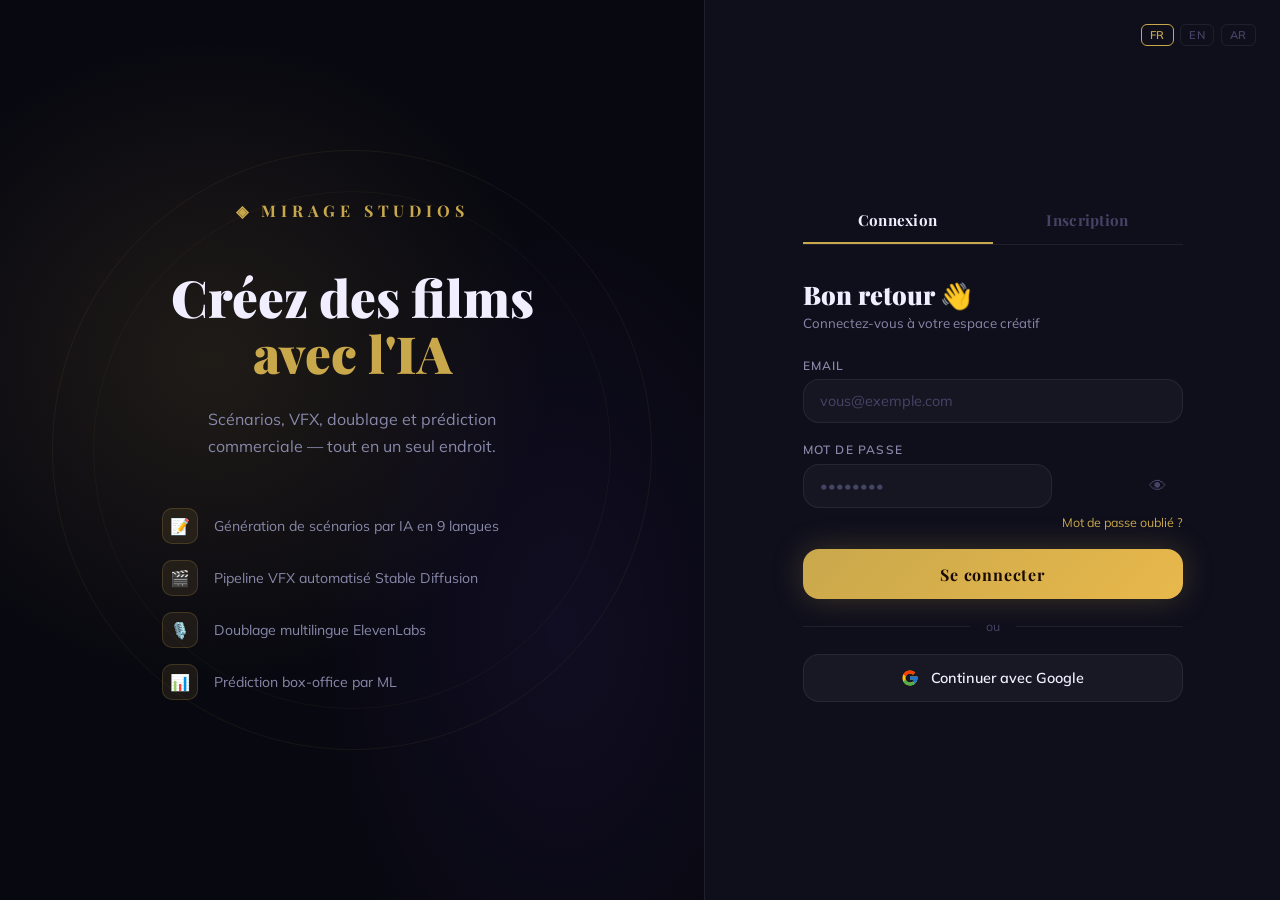
==== web/templates/login.html @ 4700f8a8 "Mirage Studios v2.0 clean" ====
<!DOCTYPE html>
<html lang="fr">
<head>
  <meta charset="UTF-8"/>
  <meta name="viewport" content="width=device-width, initial-scale=1.0"/>
  <title>Connexion — Mirage Studios</title>
  <link href="https://fonts.googleapis.com/css2?family=Playfair+Display:wght@400;700;900&family=Mulish:wght@300;400;500;600&display=swap" rel="stylesheet">
  <style>
    :root {
      --bg: #080810;
      --card: #0f0f1c;
      --border: rgba(255,255,255,0.07);
      --gold: #c9a84c;
      --gold2: #f0d080;
      --purple: #7c4dff;
      --text: #f0eeff;
      --text2: #8888aa;
      --text3: #444466;
      --error: #ff4d6d;
      --success: #00e5a0;
      --font: 'Playfair Display', serif;
      --body: 'Mulish', sans-serif;
      --r: 16px;
    }

    * { margin: 0; padding: 0; box-sizing: border-box; }
    body {
      font-family: var(--body);
      background: var(--bg);
      color: var(--text);
      min-height: 100vh;
      display: flex;
      overflow: hidden;
    }

    /* LEFT PANEL */
    .left-panel {
      width: 55%;
      position: relative;
      display: flex;
      flex-direction: column;
      justify-content: center;
      align-items: center;
      padding: 4rem;
      overflow: hidden;
    }

    .left-panel::before {
      content: '';
      position: absolute; inset: 0;
      background:
        radial-gradient(ellipse 80% 60% at 30% 40%, rgba(201,168,76,0.12) 0%, transparent 60%),
        radial-gradient(ellipse 60% 80% at 80% 70%, rgba(124,77,255,0.08) 0%, transparent 60%);
    }

    .film-reel {
      position: absolute;
      width: 600px; height: 600px;
      border-radius: 50%;
      border: 1px solid rgba(201,168,76,0.08);
      top: 50%; left: 50%;
      transform: translate(-50%, -50%);
      animation: rotate 30s linear infinite;
    }
    .film-reel::before {
      content: '';
      position: absolute; inset: 40px;
      border-radius: 50%;
      border: 1px solid rgba(201,168,76,0.05);
    }
    @keyframes rotate { from { transform: translate(-50%,-50%) rotate(0deg); } to { transform: translate(-50%,-50%) rotate(360deg); } }

    .left-content { position: relative; z-index: 1; text-align: center; }

    .logo {
      font-family: var(--font);
      font-size: 1rem; font-weight: 700;
      letter-spacing: 0.3em; text-transform: uppercase;
      color: var(--gold); margin-bottom: 3rem;
    }

    .left-title {
      font-family: var(--font);
      font-size: clamp(2.5rem, 4vw, 4rem);
      font-weight: 900; line-height: 1.1;
      margin-bottom: 1.5rem;
    }
    .left-title .gold { color: var(--gold); }

    .left-sub {
      font-size: 1rem; color: var(--text2);
      line-height: 1.7; max-width: 380px;
      margin: 0 auto 3rem;
    }

    .features-list {
      display: flex; flex-direction: column; gap: 1rem;
      text-align: left;
    }
    .feature-item {
      display: flex; align-items: center; gap: 1rem;
      font-size: 0.88rem; color: var(--text2);
    }
    .feature-icon {
      width: 36px; height: 36px; border-radius: 10px;
      background: rgba(201,168,76,0.1); border: 1px solid rgba(201,168,76,0.2);
      display: flex; align-items: center; justify-content: center;
      font-size: 1rem; flex-shrink: 0;
    }

    /* RIGHT PANEL */
    .right-panel {
      width: 45%;
      background: var(--card);
      border-left: 1px solid var(--border);
      display: flex; flex-direction: column;
      justify-content: center; align-items: center;
      padding: 3rem 2.5rem;
      position: relative;
    }

    /* Lang switcher */
    .lang-bar {
      position: absolute; top: 1.5rem; right: 1.5rem;
      display: flex; gap: 0.4rem;
    }
    .lang-btn {
      background: none; border: 1px solid var(--border);
      color: var(--text3); font-size: 0.7rem; font-family: var(--body);
      font-weight: 600; padding: 0.2rem 0.5rem; border-radius: 6px;
      cursor: pointer; transition: all 0.2s; letter-spacing: 0.05em;
    }
    .lang-btn.active { border-color: var(--gold); color: var(--gold); }

    .form-container { width: 100%; max-width: 380px; }

    /* Tabs */
    .tabs {
      display: flex; gap: 0; margin-bottom: 2rem;
      border-bottom: 1px solid var(--border);
    }
    .tab {
      flex: 1; padding: 0.75rem; text-align: center;
      font-family: var(--font); font-size: 0.95rem; font-weight: 700;
      color: var(--text3); cursor: pointer;
      border-bottom: 2px solid transparent;
      transition: all 0.2s; letter-spacing: 0.02em;
    }
    .tab.active { color: var(--text); border-bottom-color: var(--gold); }

    /* Forms */
    .form { display: none; flex-direction: column; gap: 1.2rem; }
    .form.active { display: flex; }

    .form-title {
      font-family: var(--font); font-size: 1.6rem; font-weight: 900;
      margin-bottom: 0.25rem;
    }
    .form-sub { font-size: 0.83rem; color: var(--text2); margin-bottom: 0.5rem; }

    .field { display: flex; flex-direction: column; gap: 0.4rem; }
    .field-label {
      font-size: 0.75rem; font-weight: 600; color: var(--text2);
      text-transform: uppercase; letter-spacing: 0.1em;
    }
    .field-input {
      background: rgba(255,255,255,0.03); border: 1px solid var(--border);
      border-radius: var(--r); color: var(--text);
      font-family: var(--body); font-size: 0.9rem;
      padding: 0.75rem 1rem; outline: none;
      transition: border-color 0.2s;
    }
    .field-input:focus { border-color: rgba(201,168,76,0.4); }
    .field-input::placeholder { color: var(--text3); }
    .field-input.error { border-color: var(--error); }

    /* Password toggle */
    .field-pw { position: relative; }
    .field-pw input { padding-right: 3rem; }
    .pw-toggle {
      position: absolute; right: 1rem; top: 50%;
      transform: translateY(-50%); cursor: pointer;
      color: var(--text3); font-size: 1.1rem;
      background: none; border: none;
      transition: color 0.2s;
    }
    .pw-toggle:hover { color: var(--text); }

    /* Submit btn */
    .submit-btn {
      width: 100%; padding: 0.9rem;
      background: linear-gradient(135deg, var(--gold), #e8b84b);
      border: none; border-radius: var(--r);
      color: #1a0a00; font-family: var(--font);
      font-size: 1rem; font-weight: 700;
      cursor: pointer; transition: opacity 0.2s, transform 0.2s;
      letter-spacing: 0.05em;
      box-shadow: 0 0 30px rgba(201,168,76,0.25);
    }
    .submit-btn:hover { opacity: 0.9; transform: translateY(-1px); }
    .submit-btn:disabled { opacity: 0.5; cursor: not-allowed; transform: none; }

    /* Google btn */
    .google-btn {
      width: 100%; padding: 0.9rem;
      background: rgba(255,255,255,0.04); border: 1px solid var(--border);
      border-radius: var(--r); color: var(--text);
      font-family: var(--body); font-size: 0.9rem; font-weight: 600;
      cursor: pointer; transition: background 0.2s;
      display: flex; align-items: center; justify-content: center; gap: 0.75rem;
    }
    .google-btn:hover { background: rgba(255,255,255,0.08); }

    .divider {
      display: flex; align-items: center; gap: 1rem;
      color: var(--text3); font-size: 0.78rem;
    }
    .divider::before, .divider::after {
      content: ''; flex: 1; height: 1px; background: var(--border);
    }

    /* Messages */
    .msg {
      padding: 0.75rem 1rem; border-radius: 10px;
      font-size: 0.83rem; display: none;
    }
    .msg.error { background: rgba(255,77,109,0.1); border: 1px solid rgba(255,77,109,0.2); color: var(--error); display: block; }
    .msg.success { background: rgba(0,229,160,0.1); border: 1px solid rgba(0,229,160,0.2); color: var(--success); display: block; }

    /* Forgot password */
    .forgot { text-align: right; font-size: 0.78rem; color: var(--gold); cursor: pointer; text-decoration: none; }
    .forgot:hover { opacity: 0.8; }

    /* Loading spinner */
    .spinner {
      width: 18px; height: 18px; border-radius: 50%;
      border: 2px solid rgba(26,10,0,0.3);
      border-top-color: #1a0a00;
      animation: spin 0.8s linear infinite;
      display: none;
    }
    @keyframes spin { to { transform: rotate(360deg); } }

    @media (max-width: 768px) {
      body { flex-direction: column; }
      .left-panel { display: none; }
      .right-panel { width: 100%; min-height: 100vh; }
    }
  </style>
</head>
<body>

  <!-- LEFT PANEL -->
  <div class="left-panel">
    <div class="film-reel"></div>
    <div class="left-content">
      <div class="logo">◈ Mirage Studios</div>
      <h1 class="left-title">
        <span data-i18n="hero_line1">Créez des films</span><br>
        <span class="gold" data-i18n="hero_line2">avec l'IA</span>
      </h1>
      <p class="left-sub" data-i18n="hero_sub">
        Scénarios, VFX, doublage et prédiction commerciale — tout en un seul endroit.
      </p>
      <div class="features-list">
        <div class="feature-item">
          <div class="feature-icon">📝</div>
          <span data-i18n="feat1">Génération de scénarios par IA en 9 langues</span>
        </div>
        <div class="feature-item">
          <div class="feature-icon">🎬</div>
          <span data-i18n="feat2">Pipeline VFX automatisé Stable Diffusion</span>
        </div>
        <div class="feature-item">
          <div class="feature-icon">🎙️</div>
          <span data-i18n="feat3">Doublage multilingue ElevenLabs</span>
        </div>
        <div class="feature-item">
          <div class="feature-icon">📊</div>
          <span data-i18n="feat4">Prédiction box-office par ML</span>
        </div>
      </div>
    </div>
  </div>

  <!-- RIGHT PANEL -->
  <div class="right-panel">
    <div class="lang-bar">
      <button class="lang-btn active" onclick="setLang('fr',this)">FR</button>
      <button class="lang-btn" onclick="setLang('en',this)">EN</button>
      <button class="lang-btn" onclick="setLang('ar',this)">AR</button>
    </div>

    <div class="form-container">

      <!-- Tabs -->
      <div class="tabs">
        <div class="tab active" onclick="switchTab('login',this)" data-i18n="tab_login">Connexion</div>
        <div class="tab" onclick="switchTab('register',this)" data-i18n="tab_register">Inscription</div>
      </div>

      <!-- LOGIN FORM -->
      <div class="form active" id="form-login">
        <div>
          <div class="form-title" data-i18n="login_title">Bon retour 👋</div>
          <div class="form-sub" data-i18n="login_sub">Connectez-vous à votre espace créatif</div>
        </div>

        <div id="login-msg" class="msg"></div>

        <div class="field">
          <label class="field-label" data-i18n="label_email">Email</label>
          <input type="email" id="login-email" class="field-input" placeholder="vous@exemple.com">
        </div>

        <div class="field">
          <label class="field-label" data-i18n="label_password">Mot de passe</label>
          <div class="field-pw">
            <input type="password" id="login-password" class="field-input" placeholder="••••••••">
            <button class="pw-toggle" onclick="togglePw('login-password',this)">👁</button>
          </div>
          <a class="forgot" data-i18n="forgot">Mot de passe oublié ?</a>
        </div>

        <button class="submit-btn" onclick="doLogin()" id="login-btn">
          <span data-i18n="btn_login">Se connecter</span>
          <div class="spinner" id="login-spinner"></div>
        </button>

        <div class="divider"><span data-i18n="or">ou</span></div>

        <button class="google-btn" onclick="doGoogle()">
          <svg width="18" height="18" viewBox="0 0 48 48">
            <path fill="#FFC107" d="M43.6 20H24v8h11.3C33.6 33.1 29.3 36 24 36c-6.6 0-12-5.4-12-12s5.4-12 12-12c3.1 0 5.9 1.1 8 3l5.7-5.7C34.1 6.5 29.3 4 24 4 12.9 4 4 12.9 4 24s8.9 20 20 20c11 0 20-9 20-20 0-1.3-.1-2.7-.4-4z"/>
            <path fill="#FF3D00" d="M6.3 14.7l6.6 4.8C14.5 16 19 12 24 12c3.1 0 5.9 1.1 8 3l5.7-5.7C34.1 6.5 29.3 4 24 4 16.3 4 9.7 8.3 6.3 14.7z"/>
            <path fill="#4CAF50" d="M24 44c5.2 0 9.9-1.9 13.5-5l-6.2-5.2C29.4 35.6 26.8 36.5 24 36.5c-5.2 0-9.6-3.5-11.2-8.2l-6.6 5C9.8 39.8 16.4 44 24 44z"/>
            <path fill="#1976D2" d="M43.6 20H24v8h11.3c-.8 2.3-2.3 4.2-4.3 5.6l6.2 5.2C40.8 35.4 44 30.1 44 24c0-1.3-.1-2.7-.4-4z"/>
          </svg>
          <span data-i18n="btn_google">Continuer avec Google</span>
        </button>
      </div>

      <!-- REGISTER FORM -->
      <div class="form" id="form-register">
        <div>
          <div class="form-title" data-i18n="register_title">Créer un compte ✨</div>
          <div class="form-sub" data-i18n="register_sub">Rejoignez la communauté Mirage Studios</div>
        </div>

        <div id="register-msg" class="msg"></div>

        <div class="field">
          <label class="field-label" data-i18n="label_name">Nom complet</label>
          <input type="text" id="reg-name" class="field-input" placeholder="Votre nom">
        </div>

        <div class="field">
          <label class="field-label" data-i18n="label_email">Email</label>
          <input type="email" id="reg-email" class="field-input" placeholder="vous@exemple.com">
        </div>

        <div class="field">
          <label class="field-label" data-i18n="label_password">Mot de passe</label>
          <div class="field-pw">
            <input type="password" id="reg-password" class="field-input" placeholder="Min 6 caractères">
            <button class="pw-toggle" onclick="togglePw('reg-password',this)">👁</button>
          </div>
        </div>

        <button class="submit-btn" onclick="doRegister()" id="register-btn">
          <span data-i18n="btn_register">Créer mon compte</span>
          <div class="spinner" id="register-spinner"></div>
        </button>

        <div class="divider"><span data-i18n="or">ou</span></div>

        <button class="google-btn" onclick="doGoogle()">
          <svg width="18" height="18" viewBox="0 0 48 48">
            <path fill="#FFC107" d="M43.6 20H24v8h11.3C33.6 33.1 29.3 36 24 36c-6.6 0-12-5.4-12-12s5.4-12 12-12c3.1 0 5.9 1.1 8 3l5.7-5.7C34.1 6.5 29.3 4 24 4 12.9 4 4 12.9 4 24s8.9 20 20 20c11 0 20-9 20-20 0-1.3-.1-2.7-.4-4z"/>
            <path fill="#FF3D00" d="M6.3 14.7l6.6 4.8C14.5 16 19 12 24 12c3.1 0 5.9 1.1 8 3l5.7-5.7C34.1 6.5 29.3 4 24 4 16.3 4 9.7 8.3 6.3 14.7z"/>
            <path fill="#4CAF50" d="M24 44c5.2 0 9.9-1.9 13.5-5l-6.2-5.2C29.4 35.6 26.8 36.5 24 36.5c-5.2 0-9.6-3.5-11.2-8.2l-6.6 5C9.8 39.8 16.4 44 24 44z"/>
            <path fill="#1976D2" d="M43.6 20H24v8h11.3c-.8 2.3-2.3 4.2-4.3 5.6l6.2 5.2C40.8 35.4 44 30.1 44 24c0-1.3-.1-2.7-.4-4z"/>
          </svg>
          <span data-i18n="btn_google">Continuer avec Google</span>
        </button>
      </div>

    </div>
  </div>

  <script>
    const API = 'http://localhost:5001';

    // ── I18N ──────────────────────────────
    const i18n = {
      fr: {
        hero_line1:"Créez des films", hero_line2:"avec l'IA",
        hero_sub:"Scénarios, VFX, doublage et prédiction commerciale.",
        feat1:"Génération de scénarios IA en 9 langues",
        feat2:"Pipeline VFX automatisé", feat3:"Doublage multilingue",
        feat4:"Prédiction box-office ML",
        tab_login:"Connexion", tab_register:"Inscription",
        login_title:"Bon retour 👋", login_sub:"Connectez-vous à votre espace créatif",
        register_title:"Créer un compte ✨", register_sub:"Rejoignez Mirage Studios",
        label_email:"Email", label_password:"Mot de passe", label_name:"Nom complet",
        forgot:"Mot de passe oublié ?", or:"ou",
        btn_login:"Se connecter", btn_register:"Créer mon compte",
        btn_google:"Continuer avec Google",
      },
      en: {
        hero_line1:"Create films", hero_line2:"with AI",
        hero_sub:"Scripts, VFX, dubbing and commercial prediction.",
        feat1:"AI script generation in 9 languages",
        feat2:"Automated VFX pipeline", feat3:"Multilingual dubbing",
        feat4:"Box-office ML prediction",
        tab_login:"Login", tab_register:"Register",
        login_title:"Welcome back 👋", login_sub:"Sign in to your creative space",
        register_title:"Create account ✨", register_sub:"Join Mirage Studios",
        label_email:"Email", label_password:"Password", label_name:"Full name",
        forgot:"Forgot password?", or:"or",
        btn_login:"Sign in", btn_register:"Create account",
        btn_google:"Continue with Google",
      },
      ar: {
        hero_line1:"أنشئ أفلامًا", hero_line2:"بالذكاء الاصطناعي",
        hero_sub:"سيناريوهات، مؤثرات، دبلجة وتوقع تجاري.",
        feat1:"توليد السيناريوهات بـ 9 لغات",
        feat2:"خط أنابيب المؤثرات البصرية", feat3:"الدبلجة متعددة اللغات",
        feat4:"التنبؤ بإيرادات الصندوق",
        tab_login:"تسجيل الدخول", tab_register:"إنشاء حساب",
        login_title:"مرحبًا بعودتك 👋", login_sub:"سجّل دخولك إلى مساحتك الإبداعية",
        register_title:"إنشاء حساب ✨", register_sub:"انضم إلى Mirage Studios",
        label_email:"البريد الإلكتروني", label_password:"كلمة المرور", label_name:"الاسم الكامل",
        forgot:"نسيت كلمة المرور؟", or:"أو",
        btn_login:"تسجيل الدخول", btn_register:"إنشاء الحساب",
        btn_google:"المتابعة مع Google",
      }
    };

    function setLang(lang, btn) {
      document.querySelectorAll('.lang-btn').forEach(b => b.classList.remove('active'));
      btn.classList.add('active');
      const t = i18n[lang] || i18n.fr;
      document.querySelectorAll('[data-i18n]').forEach(el => {
        const k = el.getAttribute('data-i18n');
        if (t[k]) el.textContent = t[k];
      });
      document.documentElement.setAttribute('dir', lang === 'ar' ? 'rtl' : 'ltr');
    }

    // ── TABS ──────────────────────────────
    function switchTab(tab, el) {
      document.querySelectorAll('.tab').forEach(t => t.classList.remove('active'));
      document.querySelectorAll('.form').forEach(f => f.classList.remove('active'));
      el.classList.add('active');
      document.getElementById('form-' + tab).classList.add('active');
    }

    // ── PASSWORD TOGGLE ───────────────────
    function togglePw(id, btn) {
      const input = document.getElementById(id);
      input.type = input.type === 'password' ? 'text' : 'password';
      btn.textContent = input.type === 'password' ? '👁' : '🙈';
    }

    // ── SHOW MESSAGE ──────────────────────
    function showMsg(id, text, type) {
      const el = document.getElementById(id);
      el.textContent = text;
      el.className = 'msg ' + type;
    }

    // ── LOGIN ─────────────────────────────
    async function doLogin() {
      const email = document.getElementById('login-email').value.trim();
      const password = document.getElementById('login-password').value;
      const btn = document.getElementById('login-btn');
      const spinner = document.getElementById('login-spinner');

      if (!email || !password) {
        showMsg('login-msg', 'Remplissez tous les champs', 'error');
        return;
      }

      btn.disabled = true;
      spinner.style.display = 'block';

      try {
        const res = await fetch(`${API}/api/users/login`, {
          method: 'POST',
          headers: { 'Content-Type': 'application/json' },
          body: JSON.stringify({ email, password })
        });
        const data = await res.json();
        if (data.success) {
          localStorage.setItem('mirage_token', data.token);
          localStorage.setItem('mirage_user', JSON.stringify(data.user));
          showMsg('login-msg', `Bienvenue ${data.user.name} ! Redirection...`, 'success');
          setTimeout(() => window.location.href = 'dashboard.html', 1500);
        } else {
          showMsg('login-msg', data.error || 'Erreur de connexion', 'error');
        }
      } catch (e) {
        showMsg('login-msg', 'Serveur inaccessible — vérifie que l\'API tourne', 'error');
      }

      btn.disabled = false;
      spinner.style.display = 'none';
    }

    // ── REGISTER ──────────────────────────
    async function doRegister() {
      const name = document.getElementById('reg-name').value.trim();
      const email = document.getElementById('reg-email').value.trim();
      const password = document.getElementById('reg-password').value;
      const btn = document.getElementById('register-btn');
      const spinner = document.getElementById('register-spinner');

      if (!name || !email || !password) {
        showMsg('register-msg', 'Remplissez tous les champs', 'error');
        return;
      }
      if (password.length < 6) {
        showMsg('register-msg', 'Mot de passe trop court (min 6 caractères)', 'error');
        return;
      }

      btn.disabled = true;
      spinner.style.display = 'block';

      try {
        const res = await fetch(`${API}/api/users/register`, {
          method: 'POST',
          headers: { 'Content-Type': 'application/json' },
          body: JSON.stringify({ name, email, password })
        });
        const data = await res.json();
        if (data.success) {
          localStorage.setItem('mirage_token', data.token);
          localStorage.setItem('mirage_user', JSON.stringify(data.user));
          showMsg('register-msg', 'Compte créé ! Redirection...', 'success');
          setTimeout(() => window.location.href = 'dashboard.html', 1500);
        } else {
          showMsg('register-msg', data.error || 'Erreur inscription', 'error');
        }
      } catch (e) {
        showMsg('register-msg', 'Serveur inaccessible', 'error');
      }

      btn.disabled = false;
      spinner.style.display = 'none';
    }

    // ── GOOGLE (simulation) ───────────────
    function doGoogle() {
      const email = prompt('Email Google :');
      if (!email) return;
      const name = email.split('@')[0];
      fetch(`${API}/api/users/google`, {
        method: 'POST',
        headers: { 'Content-Type': 'application/json' },
        body: JSON.stringify({ email, name })
      })
      .then(r => r.json())
      .then(data => {
        if (data.success) {
          localStorage.setItem('mirage_token', data.token);
          localStorage.setItem('mirage_user', JSON.stringify(data.user));
          window.location.href = 'dashboard.html';
        }
      });
    }

    // Enter key
    document.addEventListener('keydown', e => {
      if (e.key === 'Enter') {
        const activeForm = document.querySelector('.form.active').id;
        if (activeForm === 'form-login') doLogin();
        else doRegister();
      }
    });
  </script>
</body>
</html>
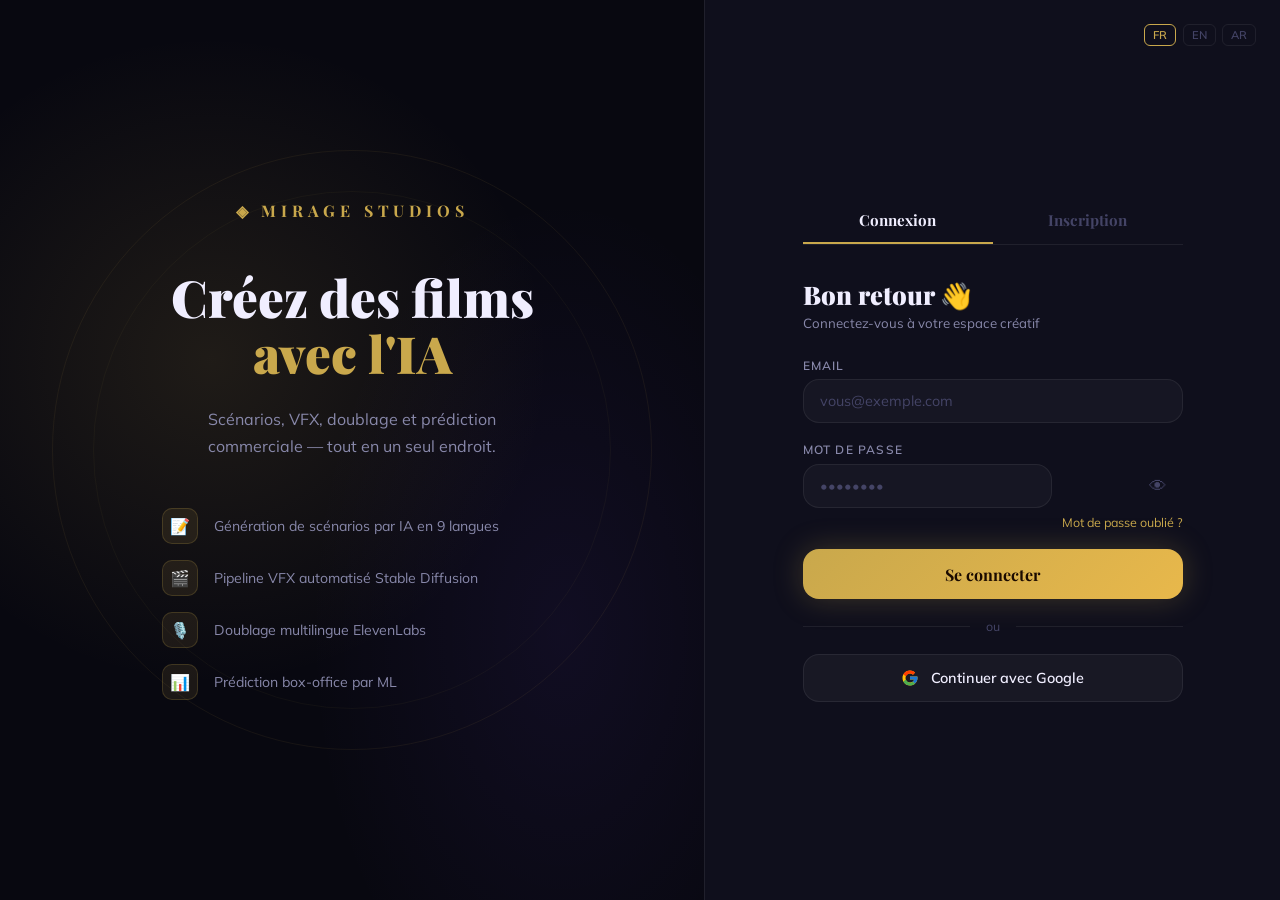
==== commit 0f9a5666: "Add all video formats Mac" ====
--- a/web/templates/login.html
+++ b/web/templates/login.html
@@ -1,584 +1,266 @@
-<!DOCTYPE html>
-<html lang="fr">
-<head>
-  <meta charset="UTF-8"/>
-  <meta name="viewport" content="width=device-width, initial-scale=1.0"/>
-  <title>Connexion — Mirage Studios</title>
-  <link href="https://fonts.googleapis.com/css2?family=Playfair+Display:wght@400;700;900&family=Mulish:wght@300;400;500;600&display=swap" rel="stylesheet">
-  <style>
-    :root {
-      --bg: #080810;
-      --card: #0f0f1c;
-      --border: rgba(255,255,255,0.07);
-      --gold: #c9a84c;
-      --gold2: #f0d080;
-      --purple: #7c4dff;
-      --text: #f0eeff;
-      --text2: #8888aa;
-      --text3: #444466;
-      --error: #ff4d6d;
-      --success: #00e5a0;
-      --font: 'Playfair Display', serif;
-      --body: 'Mulish', sans-serif;
-      --r: 16px;
-    }
-
-    * { margin: 0; padding: 0; box-sizing: border-box; }
-    body {
-      font-family: var(--body);
-      background: var(--bg);
-      color: var(--text);
-      min-height: 100vh;
-      display: flex;
-      overflow: hidden;
-    }
-
-    /* LEFT PANEL */
-    .left-panel {
-      width: 55%;
-      position: relative;
-      display: flex;
-      flex-direction: column;
-      justify-content: center;
-      align-items: center;
-      padding: 4rem;
-      overflow: hidden;
-    }
-
-    .left-panel::before {
-      content: '';
-      position: absolute; inset: 0;
-      background:
-        radial-gradient(ellipse 80% 60% at 30% 40%, rgba(201,168,76,0.12) 0%, transparent 60%),
-        radial-gradient(ellipse 60% 80% at 80% 70%, rgba(124,77,255,0.08) 0%, transparent 60%);
-    }
-
-    .film-reel {
-      position: absolute;
-      width: 600px; height: 600px;
-      border-radius: 50%;
-      border: 1px solid rgba(201,168,76,0.08);
-      top: 50%; left: 50%;
-      transform: translate(-50%, -50%);
-      animation: rotate 30s linear infinite;
-    }
-    .film-reel::before {
-      content: '';
-      position: absolute; inset: 40px;
-      border-radius: 50%;
-      border: 1px solid rgba(201,168,76,0.05);
-    }
-    @keyframes rotate { from { transform: translate(-50%,-50%) rotate(0deg); } to { transform: translate(-50%,-50%) rotate(360deg); } }
-
-    .left-content { position: relative; z-index: 1; text-align: center; }
-
-    .logo {
-      font-family: var(--font);
-      font-size: 1rem; font-weight: 700;
-      letter-spacing: 0.3em; text-transform: uppercase;
-      color: var(--gold); margin-bottom: 3rem;
-    }
-
-    .left-title {
-      font-family: var(--font);
-      font-size: clamp(2.5rem, 4vw, 4rem);
-      font-weight: 900; line-height: 1.1;
-      margin-bottom: 1.5rem;
-    }
-    .left-title .gold { color: var(--gold); }
-
-    .left-sub {
-      font-size: 1rem; color: var(--text2);
-      line-height: 1.7; max-width: 380px;
-      margin: 0 auto 3rem;
-    }
-
-    .features-list {
-      display: flex; flex-direction: column; gap: 1rem;
-      text-align: left;
-    }
-    .feature-item {
-      display: flex; align-items: center; gap: 1rem;
-      font-size: 0.88rem; color: var(--text2);
-    }
-    .feature-icon {
-      width: 36px; height: 36px; border-radius: 10px;
-      background: rgba(201,168,76,0.1); border: 1px solid rgba(201,168,76,0.2);
-      display: flex; align-items: center; justify-content: center;
-      font-size: 1rem; flex-shrink: 0;
-    }
-
-    /* RIGHT PANEL */
-    .right-panel {
-      width: 45%;
-      background: var(--card);
-      border-left: 1px solid var(--border);
-      display: flex; flex-direction: column;
-      justify-content: center; align-items: center;
-      padding: 3rem 2.5rem;
-      position: relative;
-    }
-
-    /* Lang switcher */
-    .lang-bar {
-      position: absolute; top: 1.5rem; right: 1.5rem;
-      display: flex; gap: 0.4rem;
-    }
-    .lang-btn {
-      background: none; border: 1px solid var(--border);
-      color: var(--text3); font-size: 0.7rem; font-family: var(--body);
-      font-weight: 600; padding: 0.2rem 0.5rem; border-radius: 6px;
-      cursor: pointer; transition: all 0.2s; letter-spacing: 0.05em;
-    }
-    .lang-btn.active { border-color: var(--gold); color: var(--gold); }
-
-    .form-container { width: 100%; max-width: 380px; }
-
-    /* Tabs */
-    .tabs {
-      display: flex; gap: 0; margin-bottom: 2rem;
-      border-bottom: 1px solid var(--border);
-    }
-    .tab {
-      flex: 1; padding: 0.75rem; text-align: center;
-      font-family: var(--font); font-size: 0.95rem; font-weight: 700;
-      color: var(--text3); cursor: pointer;
-      border-bottom: 2px solid transparent;
-      transition: all 0.2s; letter-spacing: 0.02em;
-    }
-    .tab.active { color: var(--text); border-bottom-color: var(--gold); }
-
-    /* Forms */
-    .form { display: none; flex-direction: column; gap: 1.2rem; }
-    .form.active { display: flex; }
-
-    .form-title {
-      font-family: var(--font); font-size: 1.6rem; font-weight: 900;
-      margin-bottom: 0.25rem;
-    }
-    .form-sub { font-size: 0.83rem; color: var(--text2); margin-bottom: 0.5rem; }
-
-    .field { display: flex; flex-direction: column; gap: 0.4rem; }
-    .field-label {
-      font-size: 0.75rem; font-weight: 600; color: var(--text2);
-      text-transform: uppercase; letter-spacing: 0.1em;
-    }
-    .field-input {
-      background: rgba(255,255,255,0.03); border: 1px solid var(--border);
-      border-radius: var(--r); color: var(--text);
-      font-family: var(--body); font-size: 0.9rem;
-      padding: 0.75rem 1rem; outline: none;
-      transition: border-color 0.2s;
-    }
-    .field-input:focus { border-color: rgba(201,168,76,0.4); }
-    .field-input::placeholder { color: var(--text3); }
-    .field-input.error { border-color: var(--error); }
-
-    /* Password toggle */
-    .field-pw { position: relative; }
-    .field-pw input { padding-right: 3rem; }
-    .pw-toggle {
-      position: absolute; right: 1rem; top: 50%;
-      transform: translateY(-50%); cursor: pointer;
-      color: var(--text3); font-size: 1.1rem;
-      background: none; border: none;
-      transition: color 0.2s;
-    }
-    .pw-toggle:hover { color: var(--text); }
-
-    /* Submit btn */
-    .submit-btn {
-      width: 100%; padding: 0.9rem;
-      background: linear-gradient(135deg, var(--gold), #e8b84b);
-      border: none; border-radius: var(--r);
-      color: #1a0a00; font-family: var(--font);
-      font-size: 1rem; font-weight: 700;
-      cursor: pointer; transition: opacity 0.2s, transform 0.2s;
-      letter-spacing: 0.05em;
-      box-shadow: 0 0 30px rgba(201,168,76,0.25);
-    }
-    .submit-btn:hover { opacity: 0.9; transform: translateY(-1px); }
-    .submit-btn:disabled { opacity: 0.5; cursor: not-allowed; transform: none; }
-
-    /* Google btn */
-    .google-btn {
-      width: 100%; padding: 0.9rem;
-      background: rgba(255,255,255,0.04); border: 1px solid var(--border);
-      border-radius: var(--r); color: var(--text);
-      font-family: var(--body); font-size: 0.9rem; font-weight: 600;
-      cursor: pointer; transition: background 0.2s;
-      display: flex; align-items: center; justify-content: center; gap: 0.75rem;
-    }
-    .google-btn:hover { background: rgba(255,255,255,0.08); }
-
-    .divider {
-      display: flex; align-items: center; gap: 1rem;
-      color: var(--text3); font-size: 0.78rem;
-    }
-    .divider::before, .divider::after {
-      content: ''; flex: 1; height: 1px; background: var(--border);
-    }
-
-    /* Messages */
-    .msg {
-      padding: 0.75rem 1rem; border-radius: 10px;
-      font-size: 0.83rem; display: none;
-    }
-    .msg.error { background: rgba(255,77,109,0.1); border: 1px solid rgba(255,77,109,0.2); color: var(--error); display: block; }
-    .msg.success { background: rgba(0,229,160,0.1); border: 1px solid rgba(0,229,160,0.2); color: var(--success); display: block; }
-
-    /* Forgot password */
-    .forgot { text-align: right; font-size: 0.78rem; color: var(--gold); cursor: pointer; text-decoration: none; }
-    .forgot:hover { opacity: 0.8; }
-
-    /* Loading spinner */
-    .spinner {
-      width: 18px; height: 18px; border-radius: 50%;
-      border: 2px solid rgba(26,10,0,0.3);
-      border-top-color: #1a0a00;
-      animation: spin 0.8s linear infinite;
-      display: none;
-    }
-    @keyframes spin { to { transform: rotate(360deg); } }
-
-    @media (max-width: 768px) {
-      body { flex-direction: column; }
-      .left-panel { display: none; }
-      .right-panel { width: 100%; min-height: 100vh; }
-    }
-  </style>
-</head>
-<body>
-
-  <!-- LEFT PANEL -->
-  <div class="left-panel">
-    <div class="film-reel"></div>
-    <div class="left-content">
-      <div class="logo">◈ Mirage Studios</div>
-      <h1 class="left-title">
-        <span data-i18n="hero_line1">Créez des films</span><br>
-        <span class="gold" data-i18n="hero_line2">avec l'IA</span>
-      </h1>
-      <p class="left-sub" data-i18n="hero_sub">
-        Scénarios, VFX, doublage et prédiction commerciale — tout en un seul endroit.
-      </p>
-      <div class="features-list">
-        <div class="feature-item">
-          <div class="feature-icon">📝</div>
-          <span data-i18n="feat1">Génération de scénarios par IA en 9 langues</span>
-        </div>
-        <div class="feature-item">
-          <div class="feature-icon">🎬</div>
-          <span data-i18n="feat2">Pipeline VFX automatisé Stable Diffusion</span>
-        </div>
-        <div class="feature-item">
-          <div class="feature-icon">🎙️</div>
-          <span data-i18n="feat3">Doublage multilingue ElevenLabs</span>
-        </div>
-        <div class="feature-item">
-          <div class="feature-icon">📊</div>
-          <span data-i18n="feat4">Prédiction box-office par ML</span>
-        </div>
-      </div>
-    </div>
-  </div>
-
-  <!-- RIGHT PANEL -->
-  <div class="right-panel">
-    <div class="lang-bar">
-      <button class="lang-btn active" onclick="setLang('fr',this)">FR</button>
-      <button class="lang-btn" onclick="setLang('en',this)">EN</button>
-      <button class="lang-btn" onclick="setLang('ar',this)">AR</button>
-    </div>
-
-    <div class="form-container">
-
-      <!-- Tabs -->
-      <div class="tabs">
-        <div class="tab active" onclick="switchTab('login',this)" data-i18n="tab_login">Connexion</div>
-        <div class="tab" onclick="switchTab('register',this)" data-i18n="tab_register">Inscription</div>
-      </div>
-
-      <!-- LOGIN FORM -->
-      <div class="form active" id="form-login">
-        <div>
-          <div class="form-title" data-i18n="login_title">Bon retour 👋</div>
-          <div class="form-sub" data-i18n="login_sub">Connectez-vous à votre espace créatif</div>
-        </div>
-
-        <div id="login-msg" class="msg"></div>
-
-        <div class="field">
-          <label class="field-label" data-i18n="label_email">Email</label>
-          <input type="email" id="login-email" class="field-input" placeholder="vous@exemple.com">
-        </div>
-
-        <div class="field">
-          <label class="field-label" data-i18n="label_password">Mot de passe</label>
-          <div class="field-pw">
-            <input type="password" id="login-password" class="field-input" placeholder="••••••••">
-            <button class="pw-toggle" onclick="togglePw('login-password',this)">👁</button>
-          </div>
-          <a class="forgot" data-i18n="forgot">Mot de passe oublié ?</a>
-        </div>
-
-        <button class="submit-btn" onclick="doLogin()" id="login-btn">
-          <span data-i18n="btn_login">Se connecter</span>
-          <div class="spinner" id="login-spinner"></div>
-        </button>
-
-        <div class="divider"><span data-i18n="or">ou</span></div>
-
-        <button class="google-btn" onclick="doGoogle()">
-          <svg width="18" height="18" viewBox="0 0 48 48">
-            <path fill="#FFC107" d="M43.6 20H24v8h11.3C33.6 33.1 29.3 36 24 36c-6.6 0-12-5.4-12-12s5.4-12 12-12c3.1 0 5.9 1.1 8 3l5.7-5.7C34.1 6.5 29.3 4 24 4 12.9 4 4 12.9 4 24s8.9 20 20 20c11 0 20-9 20-20 0-1.3-.1-2.7-.4-4z"/>
-            <path fill="#FF3D00" d="M6.3 14.7l6.6 4.8C14.5 16 19 12 24 12c3.1 0 5.9 1.1 8 3l5.7-5.7C34.1 6.5 29.3 4 24 4 16.3 4 9.7 8.3 6.3 14.7z"/>
-            <path fill="#4CAF50" d="M24 44c5.2 0 9.9-1.9 13.5-5l-6.2-5.2C29.4 35.6 26.8 36.5 24 36.5c-5.2 0-9.6-3.5-11.2-8.2l-6.6 5C9.8 39.8 16.4 44 24 44z"/>
-            <path fill="#1976D2" d="M43.6 20H24v8h11.3c-.8 2.3-2.3 4.2-4.3 5.6l6.2 5.2C40.8 35.4 44 30.1 44 24c0-1.3-.1-2.7-.4-4z"/>
-          </svg>
-          <span data-i18n="btn_google">Continuer avec Google</span>
-        </button>
-      </div>
-
-      <!-- REGISTER FORM -->
-      <div class="form" id="form-register">
-        <div>
-          <div class="form-title" data-i18n="register_title">Créer un compte ✨</div>
-          <div class="form-sub" data-i18n="register_sub">Rejoignez la communauté Mirage Studios</div>
-        </div>
-
-        <div id="register-msg" class="msg"></div>
-
-        <div class="field">
-          <label class="field-label" data-i18n="label_name">Nom complet</label>
-          <input type="text" id="reg-name" class="field-input" placeholder="Votre nom">
-        </div>
-
-        <div class="field">
-          <label class="field-label" data-i18n="label_email">Email</label>
-          <input type="email" id="reg-email" class="field-input" placeholder="vous@exemple.com">
-        </div>
-
-        <div class="field">
-          <label class="field-label" data-i18n="label_password">Mot de passe</label>
-          <div class="field-pw">
-            <input type="password" id="reg-password" class="field-input" placeholder="Min 6 caractères">
-            <button class="pw-toggle" onclick="togglePw('reg-password',this)">👁</button>
-          </div>
-        </div>
-
-        <button class="submit-btn" onclick="doRegister()" id="register-btn">
-          <span data-i18n="btn_register">Créer mon compte</span>
-          <div class="spinner" id="register-spinner"></div>
-        </button>
-
-        <div class="divider"><span data-i18n="or">ou</span></div>
-
-        <button class="google-btn" onclick="doGoogle()">
-          <svg width="18" height="18" viewBox="0 0 48 48">
-            <path fill="#FFC107" d="M43.6 20H24v8h11.3C33.6 33.1 29.3 36 24 36c-6.6 0-12-5.4-12-12s5.4-12 12-12c3.1 0 5.9 1.1 8 3l5.7-5.7C34.1 6.5 29.3 4 24 4 12.9 4 4 12.9 4 24s8.9 20 20 20c11 0 20-9 20-20 0-1.3-.1-2.7-.4-4z"/>
-            <path fill="#FF3D00" d="M6.3 14.7l6.6 4.8C14.5 16 19 12 24 12c3.1 0 5.9 1.1 8 3l5.7-5.7C34.1 6.5 29.3 4 24 4 16.3 4 9.7 8.3 6.3 14.7z"/>
-            <path fill="#4CAF50" d="M24 44c5.2 0 9.9-1.9 13.5-5l-6.2-5.2C29.4 35.6 26.8 36.5 24 36.5c-5.2 0-9.6-3.5-11.2-8.2l-6.6 5C9.8 39.8 16.4 44 24 44z"/>
-            <path fill="#1976D2" d="M43.6 20H24v8h11.3c-.8 2.3-2.3 4.2-4.3 5.6l6.2 5.2C40.8 35.4 44 30.1 44 24c0-1.3-.1-2.7-.4-4z"/>
-          </svg>
-          <span data-i18n="btn_google">Continuer avec Google</span>
-        </button>
-      </div>
-
-    </div>
-  </div>
-
-  <script>
-    const API = 'http://localhost:5001';
-
-    // ── I18N ──────────────────────────────
-    const i18n = {
-      fr: {
-        hero_line1:"Créez des films", hero_line2:"avec l'IA",
-        hero_sub:"Scénarios, VFX, doublage et prédiction commerciale.",
-        feat1:"Génération de scénarios IA en 9 langues",
-        feat2:"Pipeline VFX automatisé", feat3:"Doublage multilingue",
-        feat4:"Prédiction box-office ML",
-        tab_login:"Connexion", tab_register:"Inscription",
-        login_title:"Bon retour 👋", login_sub:"Connectez-vous à votre espace créatif",
-        register_title:"Créer un compte ✨", register_sub:"Rejoignez Mirage Studios",
-        label_email:"Email", label_password:"Mot de passe", label_name:"Nom complet",
-        forgot:"Mot de passe oublié ?", or:"ou",
-        btn_login:"Se connecter", btn_register:"Créer mon compte",
-        btn_google:"Continuer avec Google",
-      },
-      en: {
-        hero_line1:"Create films", hero_line2:"with AI",
-        hero_sub:"Scripts, VFX, dubbing and commercial prediction.",
-        feat1:"AI script generation in 9 languages",
-        feat2:"Automated VFX pipeline", feat3:"Multilingual dubbing",
-        feat4:"Box-office ML prediction",
-        tab_login:"Login", tab_register:"Register",
-        login_title:"Welcome back 👋", login_sub:"Sign in to your creative space",
-        register_title:"Create account ✨", register_sub:"Join Mirage Studios",
-        label_email:"Email", label_password:"Password", label_name:"Full name",
-        forgot:"Forgot password?", or:"or",
-        btn_login:"Sign in", btn_register:"Create account",
-        btn_google:"Continue with Google",
-      },
-      ar: {
-        hero_line1:"أنشئ أفلامًا", hero_line2:"بالذكاء الاصطناعي",
-        hero_sub:"سيناريوهات، مؤثرات، دبلجة وتوقع تجاري.",
-        feat1:"توليد السيناريوهات بـ 9 لغات",
-        feat2:"خط أنابيب المؤثرات البصرية", feat3:"الدبلجة متعددة اللغات",
-        feat4:"التنبؤ بإيرادات الصندوق",
-        tab_login:"تسجيل الدخول", tab_register:"إنشاء حساب",
-        login_title:"مرحبًا بعودتك 👋", login_sub:"سجّل دخولك إلى مساحتك الإبداعية",
-        register_title:"إنشاء حساب ✨", register_sub:"انضم إلى Mirage Studios",
-        label_email:"البريد الإلكتروني", label_password:"كلمة المرور", label_name:"الاسم الكامل",
-        forgot:"نسيت كلمة المرور؟", or:"أو",
-        btn_login:"تسجيل الدخول", btn_register:"إنشاء الحساب",
-        btn_google:"المتابعة مع Google",
-      }
-    };
-
-    function setLang(lang, btn) {
-      document.querySelectorAll('.lang-btn').forEach(b => b.classList.remove('active'));
-      btn.classList.add('active');
-      const t = i18n[lang] || i18n.fr;
-      document.querySelectorAll('[data-i18n]').forEach(el => {
-        const k = el.getAttribute('data-i18n');
-        if (t[k]) el.textContent = t[k];
-      });
-      document.documentElement.setAttribute('dir', lang === 'ar' ? 'rtl' : 'ltr');
-    }
-
-    // ── TABS ──────────────────────────────
-    function switchTab(tab, el) {
-      document.querySelectorAll('.tab').forEach(t => t.classList.remove('active'));
-      document.querySelectorAll('.form').forEach(f => f.classList.remove('active'));
-      el.classList.add('active');
-      document.getElementById('form-' + tab).classList.add('active');
-    }
-
-    // ── PASSWORD TOGGLE ───────────────────
-    function togglePw(id, btn) {
-      const input = document.getElementById(id);
-      input.type = input.type === 'password' ? 'text' : 'password';
-      btn.textContent = input.type === 'password' ? '👁' : '🙈';
-    }
-
-    // ── SHOW MESSAGE ──────────────────────
-    function showMsg(id, text, type) {
-      const el = document.getElementById(id);
-      el.textContent = text;
-      el.className = 'msg ' + type;
-    }
-
-    // ── LOGIN ─────────────────────────────
-    async function doLogin() {
-      const email = document.getElementById('login-email').value.trim();
-      const password = document.getElementById('login-password').value;
-      const btn = document.getElementById('login-btn');
-      const spinner = document.getElementById('login-spinner');
-
-      if (!email || !password) {
-        showMsg('login-msg', 'Remplissez tous les champs', 'error');
-        return;
-      }
-
-      btn.disabled = true;
-      spinner.style.display = 'block';
-
-      try {
-        const res = await fetch(`${API}/api/users/login`, {
-          method: 'POST',
-          headers: { 'Content-Type': 'application/json' },
-          body: JSON.stringify({ email, password })
-        });
-        const data = await res.json();
-        if (data.success) {
-          localStorage.setItem('mirage_token', data.token);
-          localStorage.setItem('mirage_user', JSON.stringify(data.user));
-          showMsg('login-msg', `Bienvenue ${data.user.name} ! Redirection...`, 'success');
-          setTimeout(() => window.location.href = 'dashboard.html', 1500);
-        } else {
-          showMsg('login-msg', data.error || 'Erreur de connexion', 'error');
-        }
-      } catch (e) {
-        showMsg('login-msg', 'Serveur inaccessible — vérifie que l\'API tourne', 'error');
-      }
-
-      btn.disabled = false;
-      spinner.style.display = 'none';
-    }
-
-    // ── REGISTER ──────────────────────────
-    async function doRegister() {
-      const name = document.getElementById('reg-name').value.trim();
-      const email = document.getElementById('reg-email').value.trim();
-      const password = document.getElementById('reg-password').value;
-      const btn = document.getElementById('register-btn');
-      const spinner = document.getElementById('register-spinner');
-
-      if (!name || !email || !password) {
-        showMsg('register-msg', 'Remplissez tous les champs', 'error');
-        return;
-      }
-      if (password.length < 6) {
-        showMsg('register-msg', 'Mot de passe trop court (min 6 caractères)', 'error');
-        return;
-      }
-
-      btn.disabled = true;
-      spinner.style.display = 'block';
-
-      try {
-        const res = await fetch(`${API}/api/users/register`, {
-          method: 'POST',
-          headers: { 'Content-Type': 'application/json' },
-          body: JSON.stringify({ name, email, password })
-        });
-        const data = await res.json();
-        if (data.success) {
-          localStorage.setItem('mirage_token', data.token);
-          localStorage.setItem('mirage_user', JSON.stringify(data.user));
-          showMsg('register-msg', 'Compte créé ! Redirection...', 'success');
-          setTimeout(() => window.location.href = 'dashboard.html', 1500);
-        } else {
-          showMsg('register-msg', data.error || 'Erreur inscription', 'error');
-        }
-      } catch (e) {
-        showMsg('register-msg', 'Serveur inaccessible', 'error');
-      }
-
-      btn.disabled = false;
-      spinner.style.display = 'none';
-    }
-
-    // ── GOOGLE (simulation) ───────────────
-    function doGoogle() {
-      const email = prompt('Email Google :');
-      if (!email) return;
-      const name = email.split('@')[0];
-      fetch(`${API}/api/users/google`, {
-        method: 'POST',
-        headers: { 'Content-Type': 'application/json' },
-        body: JSON.stringify({ email, name })
-      })
-      .then(r => r.json())
-      .then(data => {
-        if (data.success) {
-          localStorage.setItem('mirage_token', data.token);
-          localStorage.setItem('mirage_user', JSON.stringify(data.user));
-          window.location.href = 'dashboard.html';
-        }
-      });
-    }
-
-    // Enter key
-    document.addEventListener('keydown', e => {
-      if (e.key === 'Enter') {
-        const activeForm = document.querySelector('.form.active').id;
-        if (activeForm === 'form-login') doLogin();
-        else doRegister();
-      }
-    });
-  </script>
-</body>
-</html>
+<!DOCTYPE html>
+<html lang="fr">
+<head>
+  <meta charset="UTF-8"/>
+  <meta name="viewport" content="width=device-width, initial-scale=1.0"/>
+  <title>Connexion — Mirage Studios</title>
+  <link href="https://fonts.googleapis.com/css2?family=Playfair+Display:wght@400;700;900&family=Mulish:wght@300;400;500;600&display=swap" rel="stylesheet">
+  <style>
+    :root {
+      --bg: #080810; --card: #0f0f1c; --border: rgba(255,255,255,0.07);
+      --gold: #c9a84c; --gold2: #f0d080; --text: #f0eeff;
+      --text2: #8888aa; --text3: #444466; --error: #ff4d6d;
+      --success: #00e5a0; --font: 'Playfair Display', serif; --body: 'Mulish', sans-serif; --r: 16px;
+    }
+    * { margin:0; padding:0; box-sizing:border-box; }
+    body { font-family:var(--body); background:var(--bg); color:var(--text); min-height:100vh; display:flex; overflow:hidden; }
+    .left-panel { width:55%; position:relative; display:flex; flex-direction:column; justify-content:center; align-items:center; padding:4rem; overflow:hidden; }
+    .left-panel::before { content:''; position:absolute; inset:0; background: radial-gradient(ellipse 80% 60% at 30% 40%, rgba(201,168,76,0.12) 0%, transparent 60%), radial-gradient(ellipse 60% 80% at 80% 70%, rgba(124,77,255,0.08) 0%, transparent 60%); }
+    .film-reel { position:absolute; width:600px; height:600px; border-radius:50%; border:1px solid rgba(201,168,76,0.08); top:50%; left:50%; transform:translate(-50%,-50%); animation:rotate 30s linear infinite; }
+    .film-reel::before { content:''; position:absolute; inset:40px; border-radius:50%; border:1px solid rgba(201,168,76,0.05); }
+    @keyframes rotate { from{transform:translate(-50%,-50%) rotate(0deg)} to{transform:translate(-50%,-50%) rotate(360deg)} }
+    .left-content { position:relative; z-index:1; text-align:center; }
+    .logo { font-family:var(--font); font-size:1rem; font-weight:700; letter-spacing:0.3em; text-transform:uppercase; color:var(--gold); margin-bottom:3rem; }
+    .left-title { font-family:var(--font); font-size:clamp(2.5rem,4vw,4rem); font-weight:900; line-height:1.1; margin-bottom:1.5rem; }
+    .left-title .gold { color:var(--gold); }
+    .left-sub { font-size:1rem; color:var(--text2); line-height:1.7; max-width:380px; margin:0 auto 3rem; }
+    .features-list { display:flex; flex-direction:column; gap:1rem; text-align:left; }
+    .feature-item { display:flex; align-items:center; gap:1rem; font-size:0.88rem; color:var(--text2); }
+    .feature-icon { width:36px; height:36px; border-radius:10px; background:rgba(201,168,76,0.1); border:1px solid rgba(201,168,76,0.2); display:flex; align-items:center; justify-content:center; font-size:1rem; flex-shrink:0; }
+    .right-panel { width:45%; background:var(--card); border-left:1px solid var(--border); display:flex; flex-direction:column; justify-content:center; align-items:center; padding:3rem 2.5rem; position:relative; }
+    .lang-bar { position:absolute; top:1.5rem; right:1.5rem; display:flex; gap:0.4rem; }
+    .lang-btn { background:none; border:1px solid var(--border); color:var(--text3); font-size:0.7rem; font-family:var(--body); font-weight:600; padding:0.2rem 0.5rem; border-radius:6px; cursor:pointer; transition:all 0.2s; }
+    .lang-btn.active { border-color:var(--gold); color:var(--gold); }
+    .form-container { width:100%; max-width:380px; }
+    .tabs { display:flex; margin-bottom:2rem; border-bottom:1px solid var(--border); }
+    .tab { flex:1; padding:0.75rem; text-align:center; font-family:var(--font); font-size:0.95rem; font-weight:700; color:var(--text3); cursor:pointer; border-bottom:2px solid transparent; transition:all 0.2s; }
+    .tab.active { color:var(--text); border-bottom-color:var(--gold); }
+    .form { display:none; flex-direction:column; gap:1.2rem; }
+    .form.active { display:flex; }
+    .form-title { font-family:var(--font); font-size:1.6rem; font-weight:900; margin-bottom:0.25rem; }
+    .form-sub { font-size:0.83rem; color:var(--text2); margin-bottom:0.5rem; }
+    .field { display:flex; flex-direction:column; gap:0.4rem; }
+    .field-label { font-size:0.75rem; font-weight:600; color:var(--text2); text-transform:uppercase; letter-spacing:0.1em; }
+    .field-input { background:rgba(255,255,255,0.03); border:1px solid var(--border); border-radius:var(--r); color:var(--text); font-family:var(--body); font-size:0.9rem; padding:0.75rem 1rem; outline:none; transition:border-color 0.2s; }
+    .field-input:focus { border-color:rgba(201,168,76,0.4); }
+    .field-input::placeholder { color:var(--text3); }
+    .field-pw { position:relative; }
+    .field-pw input { padding-right:3rem; }
+    .pw-toggle { position:absolute; right:1rem; top:50%; transform:translateY(-50%); cursor:pointer; color:var(--text3); font-size:1.1rem; background:none; border:none; }
+    .submit-btn { width:100%; padding:0.9rem; background:linear-gradient(135deg, var(--gold), #e8b84b); border:none; border-radius:var(--r); color:#1a0a00; font-family:var(--font); font-size:1rem; font-weight:700; cursor:pointer; transition:opacity 0.2s, transform 0.2s; box-shadow:0 0 30px rgba(201,168,76,0.25); }
+    .submit-btn:hover { opacity:0.9; transform:translateY(-1px); }
+    .submit-btn:disabled { opacity:0.5; cursor:not-allowed; transform:none; }
+    .google-btn { width:100%; padding:0.9rem; background:rgba(255,255,255,0.04); border:1px solid var(--border); border-radius:var(--r); color:var(--text); font-family:var(--body); font-size:0.9rem; font-weight:600; cursor:pointer; transition:background 0.2s; display:flex; align-items:center; justify-content:center; gap:0.75rem; }
+    .google-btn:hover { background:rgba(255,255,255,0.08); }
+    .divider { display:flex; align-items:center; gap:1rem; color:var(--text3); font-size:0.78rem; }
+    .divider::before, .divider::after { content:''; flex:1; height:1px; background:var(--border); }
+    .msg { padding:0.75rem 1rem; border-radius:10px; font-size:0.83rem; display:none; }
+    .msg.error { background:rgba(255,77,109,0.1); border:1px solid rgba(255,77,109,0.2); color:var(--error); display:block; }
+    .msg.success { background:rgba(0,229,160,0.1); border:1px solid rgba(0,229,160,0.2); color:var(--success); display:block; }
+    .forgot { text-align:right; font-size:0.78rem; color:var(--gold); cursor:pointer; text-decoration:none; }
+    @media (max-width:768px) { body{flex-direction:column} .left-panel{display:none} .right-panel{width:100%; min-height:100vh} }
+  </style>
+</head>
+<body>
+  <div class="left-panel">
+    <div class="film-reel"></div>
+    <div class="left-content">
+      <div class="logo">◈ Mirage Studios</div>
+      <h1 class="left-title">Créez des films<br><span class="gold">avec l'IA</span></h1>
+      <p class="left-sub">Scénarios, VFX, doublage et prédiction commerciale — tout en un seul endroit.</p>
+      <div class="features-list">
+        <div class="feature-item"><div class="feature-icon">📝</div><span>Génération de scénarios par IA en 9 langues</span></div>
+        <div class="feature-item"><div class="feature-icon">🎬</div><span>Pipeline VFX automatisé Stable Diffusion</span></div>
+        <div class="feature-item"><div class="feature-icon">🎙️</div><span>Doublage multilingue ElevenLabs</span></div>
+        <div class="feature-item"><div class="feature-icon">📊</div><span>Prédiction box-office par ML</span></div>
+      </div>
+    </div>
+  </div>
+
+  <div class="right-panel">
+    <div class="lang-bar">
+      <button class="lang-btn active" onclick="setLang('fr',this)">FR</button>
+      <button class="lang-btn" onclick="setLang('en',this)">EN</button>
+      <button class="lang-btn" onclick="setLang('ar',this)">AR</button>
+    </div>
+    <div class="form-container">
+      <div class="tabs">
+        <div class="tab active" onclick="switchTab('login',this)">Connexion</div>
+        <div class="tab" onclick="switchTab('register',this)">Inscription</div>
+      </div>
+
+      <div class="form active" id="form-login">
+        <div><div class="form-title">Bon retour 👋</div><div class="form-sub">Connectez-vous à votre espace créatif</div></div>
+        <div id="login-msg" class="msg"></div>
+        <div class="field">
+          <label class="field-label">Email</label>
+          <input type="email" id="login-email" class="field-input" placeholder="vous@exemple.com">
+        </div>
+        <div class="field">
+          <label class="field-label">Mot de passe</label>
+          <div class="field-pw">
+            <input type="password" id="login-password" class="field-input" placeholder="••••••••">
+            <button class="pw-toggle" onclick="togglePw('login-password',this)">👁</button>
+          </div>
+          <a class="forgot">Mot de passe oublié ?</a>
+        </div>
+        <button class="submit-btn" onclick="doLogin()" id="login-btn">Se connecter</button>
+        <div class="divider"><span>ou</span></div>
+        <button class="google-btn" onclick="doGoogle()">
+          <svg width="18" height="18" viewBox="0 0 48 48"><path fill="#FFC107" d="M43.6 20H24v8h11.3C33.6 33.1 29.3 36 24 36c-6.6 0-12-5.4-12-12s5.4-12 12-12c3.1 0 5.9 1.1 8 3l5.7-5.7C34.1 6.5 29.3 4 24 4 12.9 4 4 12.9 4 24s8.9 20 20 20c11 0 20-9 20-20 0-1.3-.1-2.7-.4-4z"/><path fill="#FF3D00" d="M6.3 14.7l6.6 4.8C14.5 16 19 12 24 12c3.1 0 5.9 1.1 8 3l5.7-5.7C34.1 6.5 29.3 4 24 4 16.3 4 9.7 8.3 6.3 14.7z"/><path fill="#4CAF50" d="M24 44c5.2 0 9.9-1.9 13.5-5l-6.2-5.2C29.4 35.6 26.8 36.5 24 36.5c-5.2 0-9.6-3.5-11.2-8.2l-6.6 5C9.8 39.8 16.4 44 24 44z"/><path fill="#1976D2" d="M43.6 20H24v8h11.3c-.8 2.3-2.3 4.2-4.3 5.6l6.2 5.2C40.8 35.4 44 30.1 44 24c0-1.3-.1-2.7-.4-4z"/></svg>
+          Continuer avec Google
+        </button>
+      </div>
+
+      <div class="form" id="form-register">
+        <div><div class="form-title">Créer un compte ✨</div><div class="form-sub">Rejoignez la communauté Mirage Studios</div></div>
+        <div id="register-msg" class="msg"></div>
+        <div class="field">
+          <label class="field-label">Nom complet</label>
+          <input type="text" id="reg-name" class="field-input" placeholder="Votre nom">
+        </div>
+        <div class="field">
+          <label class="field-label">Email</label>
+          <input type="email" id="reg-email" class="field-input" placeholder="vous@exemple.com">
+        </div>
+        <div class="field">
+          <label class="field-label">Mot de passe</label>
+          <div class="field-pw">
+            <input type="password" id="reg-password" class="field-input" placeholder="Min 6 caractères">
+            <button class="pw-toggle" onclick="togglePw('reg-password',this)">👁</button>
+          </div>
+        </div>
+        <button class="submit-btn" onclick="doRegister()" id="register-btn">Créer mon compte</button>
+        <div class="divider"><span>ou</span></div>
+        <button class="google-btn" onclick="doGoogle()">
+          <svg width="18" height="18" viewBox="0 0 48 48"><path fill="#FFC107" d="M43.6 20H24v8h11.3C33.6 33.1 29.3 36 24 36c-6.6 0-12-5.4-12-12s5.4-12 12-12c3.1 0 5.9 1.1 8 3l5.7-5.7C34.1 6.5 29.3 4 24 4 12.9 4 4 12.9 4 24s8.9 20 20 20c11 0 20-9 20-20 0-1.3-.1-2.7-.4-4z"/><path fill="#FF3D00" d="M6.3 14.7l6.6 4.8C14.5 16 19 12 24 12c3.1 0 5.9 1.1 8 3l5.7-5.7C34.1 6.5 29.3 4 24 4 16.3 4 9.7 8.3 6.3 14.7z"/><path fill="#4CAF50" d="M24 44c5.2 0 9.9-1.9 13.5-5l-6.2-5.2C29.4 35.6 26.8 36.5 24 36.5c-5.2 0-9.6-3.5-11.2-8.2l-6.6 5C9.8 39.8 16.4 44 24 44z"/><path fill="#1976D2" d="M43.6 20H24v8h11.3c-.8 2.3-2.3 4.2-4.3 5.6l6.2 5.2C40.8 35.4 44 30.1 44 24c0-1.3-.1-2.7-.4-4z"/></svg>
+          Continuer avec Google
+        </button>
+      </div>
+    </div>
+  </div>
+
+  <script>
+    const API = 'http://localhost:5001';
+
+    function switchTab(tab, el) {
+      document.querySelectorAll('.tab').forEach(t => t.classList.remove('active'));
+      document.querySelectorAll('.form').forEach(f => f.classList.remove('active'));
+      el.classList.add('active');
+      document.getElementById('form-' + tab).classList.add('active');
+    }
+
+    function togglePw(id, btn) {
+      const input = document.getElementById(id);
+      input.type = input.type === 'password' ? 'text' : 'password';
+      btn.textContent = input.type === 'password' ? '👁' : '🙈';
+    }
+
+    function showMsg(id, text, type) {
+      const el = document.getElementById(id);
+      el.textContent = text;
+      el.className = 'msg ' + type;
+    }
+
+    function setLang(lang, btn) {
+      document.querySelectorAll('.lang-btn').forEach(b => b.classList.remove('active'));
+      btn.classList.add('active');
+    }
+
+    async function doLogin() {
+      const email = document.getElementById('login-email').value.trim();
+      const password = document.getElementById('login-password').value;
+      const btn = document.getElementById('login-btn');
+
+      if (!email || !password) { showMsg('login-msg', 'Remplissez tous les champs', 'error'); return; }
+
+      btn.disabled = true;
+      btn.textContent = 'Connexion...';
+
+      try {
+        const res = await fetch(`${API}/api/users/login`, {
+          method: 'POST',
+          headers: { 'Content-Type': 'application/json' },
+          body: JSON.stringify({ email, password })
+        });
+        const data = await res.json();
+        if (data.success) {
+          localStorage.setItem('mirage_token', data.token);
+          localStorage.setItem('mirage_user', JSON.stringify(data.user));
+          showMsg('login-msg', `Bienvenue ${data.user.name} !`, 'success');
+          setTimeout(() => window.location.href = '/studio', 1500);
+        } else {
+          showMsg('login-msg', data.error || 'Erreur de connexion', 'error');
+        }
+      } catch (e) {
+        showMsg('login-msg', 'Serveur inaccessible', 'error');
+      }
+
+      btn.disabled = false;
+      btn.textContent = 'Se connecter';
+    }
+
+    async function doRegister() {
+      const name = document.getElementById('reg-name').value.trim();
+      const email = document.getElementById('reg-email').value.trim();
+      const password = document.getElementById('reg-password').value;
+      const btn = document.getElementById('register-btn');
+
+      if (!name || !email || !password) { showMsg('register-msg', 'Remplissez tous les champs', 'error'); return; }
+      if (password.length < 6) { showMsg('register-msg', 'Mot de passe trop court', 'error'); return; }
+
+      btn.disabled = true;
+      btn.textContent = 'Création...';
+
+      try {
+        const res = await fetch(`${API}/api/users/register`, {
+          method: 'POST',
+          headers: { 'Content-Type': 'application/json' },
+          body: JSON.stringify({ name, email, password })
+        });
+        const data = await res.json();
+        if (data.success) {
+          localStorage.setItem('mirage_token', data.token);
+          localStorage.setItem('mirage_user', JSON.stringify(data.user));
+          showMsg('register-msg', 'Compte créé !', 'success');
+          setTimeout(() => window.location.href = '/studio', 1500);
+        } else {
+          showMsg('register-msg', data.error || 'Erreur inscription', 'error');
+        }
+      } catch (e) {
+        showMsg('register-msg', 'Serveur inaccessible', 'error');
+      }
+
+      btn.disabled = false;
+      btn.textContent = 'Créer mon compte';
+    }
+
+    function doGoogle() {
+      const email = prompt('Email Google :');
+      if (!email) return;
+      const name = email.split('@')[0];
+      fetch(`${API}/api/users/google`, {
+        method: 'POST',
+        headers: { 'Content-Type': 'application/json' },
+        body: JSON.stringify({ email, name })
+      })
+      .then(r => r.json())
+      .then(data => {
+        if (data.success) {
+          localStorage.setItem('mirage_token', data.token);
+          localStorage.setItem('mirage_user', JSON.stringify(data.user));
+          window.location.href = '/studio';
+        }
+      });
+    }
+
+    document.addEventListener('keydown', e => {
+      if (e.key === 'Enter') {
+        const activeForm = document.querySelector('.form.active').id;
+        if (activeForm === 'form-login') doLogin();
+        else doRegister();
+      }
+    });
+  </script>
+</body>
+</html>
